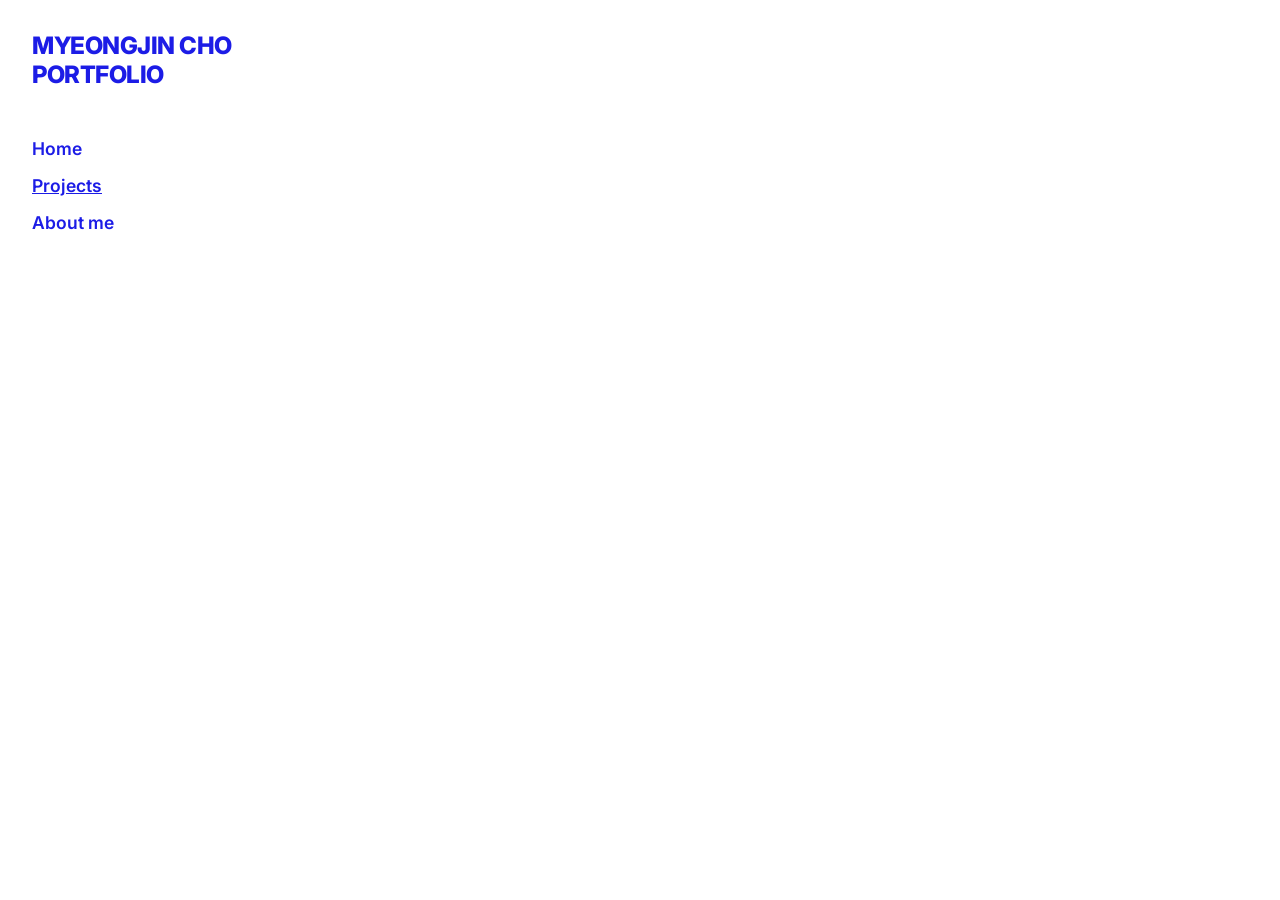
==== projects.html @ 1b5d98bf "change category" ====
<!DOCTYPE html>
<html lang="en">

<head>
  <meta charset="UTF-8">
  <meta name="viewport" content="width=device-width, initial-scale=1.0">
  <title>Projects - Myeongjin Cho Portfolio</title>
  <link rel="stylesheet" href="style.css">
  <link href="https://fonts.googleapis.com/css2?family=Inter:wght@400;600;800&display=swap" rel="stylesheet">
</head>

<body>
  <div class="container">
    <aside class="sidebar">
      <h1 class="logo">Myeongjin Cho<br>Portfolio</h1>
      <nav class="nav-menu">
        <a href="index.html" class="nav-link">Home</a>
        <a href="projects.html" class="nav-link active">Projects</a>
        <a href="about.html" class="nav-link">About me</a>
      </nav>
    </aside>

    <main class="content">
      <!-- Blank for now -->
    </main>
  </div>
  <script src="script.js"></script>
</body>

</html>
---- style.css ----
:root {
  --primary-blue: #1C1CE6;
  /* Bold blue color from reference */
  --bg-white: #FFFFFF;
  --text-dark: #333333;
}

* {
  box-sizing: border-box;
  margin: 0;
  padding: 0;
}

body {
  font-family: 'Inter', -apple-system, BlinkMacSystemFont, "Segoe UI", Roboto, Helvetica, Arial, sans-serif;
  background-color: var(--bg-white);
  color: var(--text-dark);
}

.container {
  display: flex;
  min-height: 100vh;
  padding: 2rem;
  max-width: 1400px;
  margin: 0 auto;
}

/* Sidebar */
.sidebar {
  width: 250px;
  flex-shrink: 0;
  position: sticky;
  top: 2rem;
  height: max-content;
  padding-right: 2rem;
}

.logo {
  color: var(--primary-blue);
  font-size: 1.5rem;
  font-weight: 800;
  line-height: 1.2;
  margin-bottom: 3rem;
  text-transform: uppercase;
  letter-spacing: -0.5px;
}

.nav-menu {
  display: flex;
  flex-direction: column;
  gap: 1rem;
}

.nav-link {
  text-decoration: none;
  color: var(--primary-blue);
  font-size: 1.1rem;
  font-weight: 600;
  transition: opacity 0.2s;
}

.nav-link:hover {
  opacity: 0.7;
}

.nav-link.active {
  text-decoration: underline;
}

/* Gallery Grid and Content */
.gallery, .content {
  flex-grow: 1;
}

.gallery {
  display: grid;
  grid-template-columns: repeat(auto-fill, minmax(130px, 1fr));
  gap: 2rem 1.2rem;
  align-items: start;
}

.grid-item {
  display: flex;
  flex-direction: column;
}

.grid-item img {
  width: 100%;
  height: auto;
  object-fit: contain;
  margin-bottom: 0.8rem;
  transition: transform 0.2s ease;
}

.grid-item img:hover {
  transform: translateY(-5px);
}

.project-title {
  color: var(--primary-blue);
  font-weight: 800;
  font-size: 0.85rem;
  line-height: 1.3;
  margin-bottom: 0.2rem;
}

.project-author {
  color: var(--text-dark);
  font-size: 0.75rem;
  font-weight: 400;
}

/* Responsive adjustments */
@media (max-width: 768px) {
  .container {
    flex-direction: column;
  }

  .sidebar {
    width: 100%;
    position: static;
    margin-bottom: 2rem;
  }
}
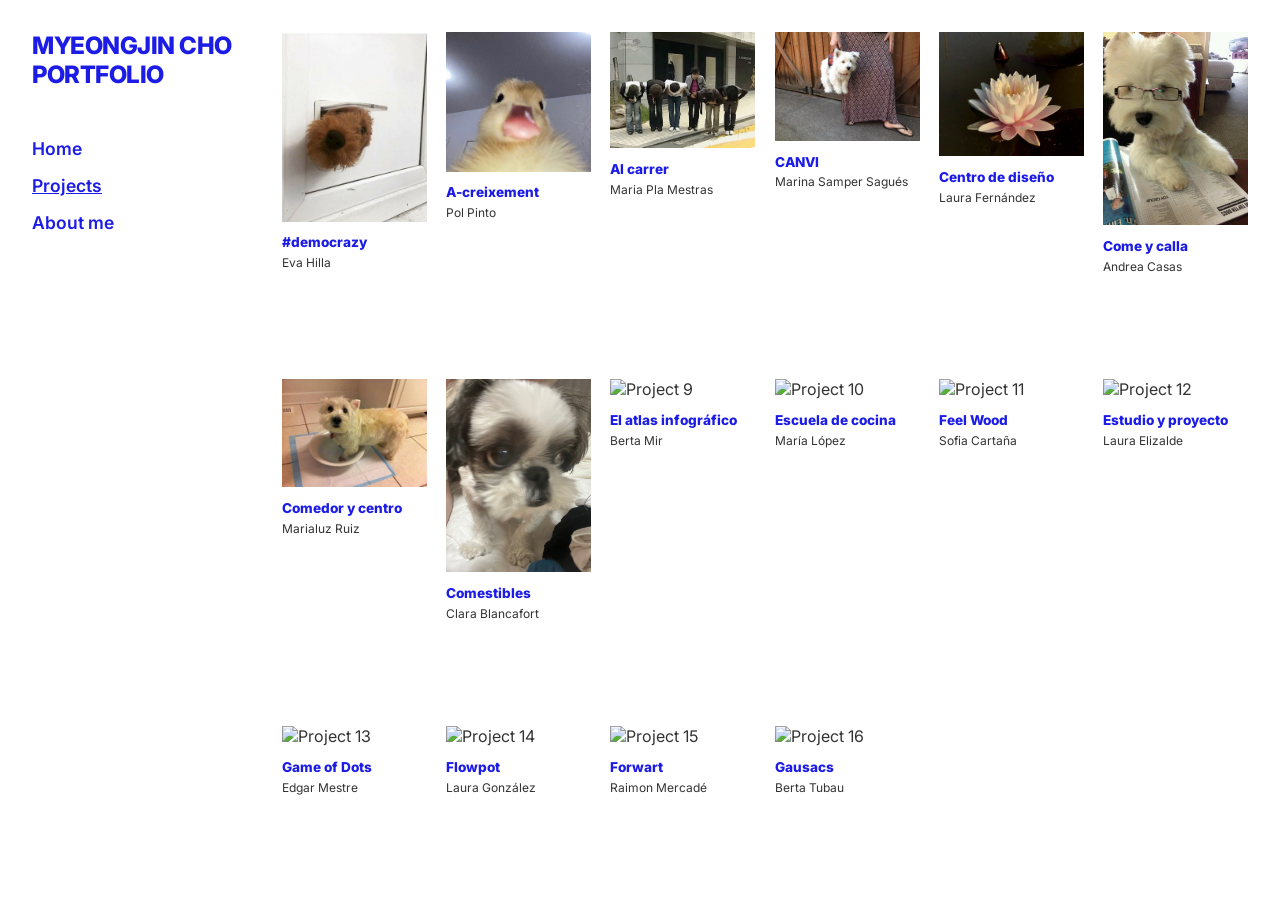
==== commit 32d6acd2: "change home" ====
--- a/projects.html
+++ b/projects.html
@@ -20,8 +20,72 @@
       </nav>
     </aside>
 
-    <main class="content">
-      <!-- Blank for now -->
+    <main class="gallery">
+      <!-- Generate some dummy grid items -->
+      <div class="grid-item"><img src="sources/pic1.jpeg" alt="Project 1">
+        <p class="project-title">#democrazy</p>
+        <p class="project-author">Eva Hilla</p>
+      </div>
+      <div class="grid-item"><img src="sources/pic2.jpeg" alt="Project 2">
+        <p class="project-title">A-creixement</p>
+        <p class="project-author">Pol Pinto</p>
+      </div>
+      <div class="grid-item"><img src="sources/pic3.jpeg" alt="Project 3">
+        <p class="project-title">Al carrer</p>
+        <p class="project-author">Maria Pla Mestras</p>
+      </div>
+      <div class="grid-item"><img src="sources/pic4.jpeg" alt="Project 4">
+        <p class="project-title">CANVI</p>
+        <p class="project-author">Marina Samper Sagués</p>
+      </div>
+      <div class="grid-item"><img src="sources/pic5.jpeg" alt="Project 5">
+        <p class="project-title">Centro de diseño</p>
+        <p class="project-author">Laura Fernández</p>
+      </div>
+      <div class="grid-item"><img src="sources/pic6.jpeg" alt="Project 6">
+        <p class="project-title">Come y calla</p>
+        <p class="project-author">Andrea Casas</p>
+      </div>
+      <div class="grid-item"><img src="sources/pic7.jpeg" alt="Project 7">
+        <p class="project-title">Comedor y centro</p>
+        <p class="project-author">Marialuz Ruiz</p>
+      </div>
+      <div class="grid-item"><img src="sources/pic8.jpeg" alt="Project 8">
+        <p class="project-title">Comestibles</p>
+        <p class="project-author">Clara Blancafort</p>
+      </div>
+      <div class="grid-item"><img src="https://picsum.photos/id/1044/300/500" alt="Project 9">
+        <p class="project-title">El atlas infográfico</p>
+        <p class="project-author">Berta Mir</p>
+      </div>
+      <div class="grid-item"><img src="https://picsum.photos/id/1047/300/300" alt="Project 10">
+        <p class="project-title">Escuela de cocina</p>
+        <p class="project-author">María López</p>
+      </div>
+      <div class="grid-item"><img src="https://picsum.photos/id/1048/300/400" alt="Project 11">
+        <p class="project-title">Feel Wood</p>
+        <p class="project-author">Sofia Cartaña</p>
+      </div>
+      <div class="grid-item"><img src="https://picsum.photos/id/1053/300/300" alt="Project 12">
+        <p class="project-title">Estudio y proyecto</p>
+        <p class="project-author">Laura Elizalde</p>
+      </div>
+      <div class="grid-item"><img src="https://picsum.photos/id/1058/300/350" alt="Project 13">
+        <p class="project-title">Game of Dots</p>
+        <p class="project-author">Edgar Mestre</p>
+      </div>
+      <div class="grid-item"><img src="https://picsum.photos/id/1062/300/200" alt="Project 14">
+        <p class="project-title">Flowpot</p>
+        <p class="project-author">Laura González</p>
+      </div>
+      <div class="grid-item"><img src="https://picsum.photos/id/1066/300/450" alt="Project 15">
+        <p class="project-title">Forwart</p>
+        <p class="project-author">Raimon Mercadé</p>
+      </div>
+      <div class="grid-item"><img src="https://picsum.photos/id/1074/300/300" alt="Project 16">
+        <p class="project-title">Gausacs</p>
+        <p class="project-author">Berta Tubau</p>
+      </div>
     </main>
   </div>
   <script src="script.js"></script>
--- a/style.css
+++ b/style.css
@@ -68,7 +68,8 @@
 }
 
 /* Gallery Grid and Content */
-.gallery, .content {
+.gallery,
+.content {
   flex-grow: 1;
 }
 
@@ -121,4 +122,44 @@
     position: static;
     margin-bottom: 2rem;
   }
+}
+
+/* 3D Ring Carousel */
+.scene {
+  width: 100%;
+  height: 100%;
+  min-height: 600px;
+  display: flex;
+  justify-content: center;
+  align-items: center;
+  perspective: 1200px;
+  overflow: hidden;
+}
+
+.ring {
+  position: relative;
+  width: 90px;
+  height: 120px;
+  transform-style: preserve-3d;
+  transform: rotateX(-15deg);
+  transition: transform 0.1s ease-out;
+}
+
+.ring-item {
+  position: absolute;
+  top: 0;
+  left: 0;
+  width: 100%;
+  height: 100%;
+  /* Radius reduced by 40%: 550px * 0.6 = 330px. Adding rotateY(90deg) to make them face sideways like books */
+  transform: rotateY(calc(var(--i) * 15deg)) translateZ(330px) rotateY(90deg);
+  -webkit-box-reflect: below 15px linear-gradient(transparent, transparent, rgba(0, 0, 0, 0.2));
+}
+
+.ring-item img {
+  width: 100%;
+  height: 100%;
+  object-fit: cover;
+  border-radius: 8px;
+  box-shadow: 0 4px 15px rgba(0, 0, 0, 0.1);
 }
